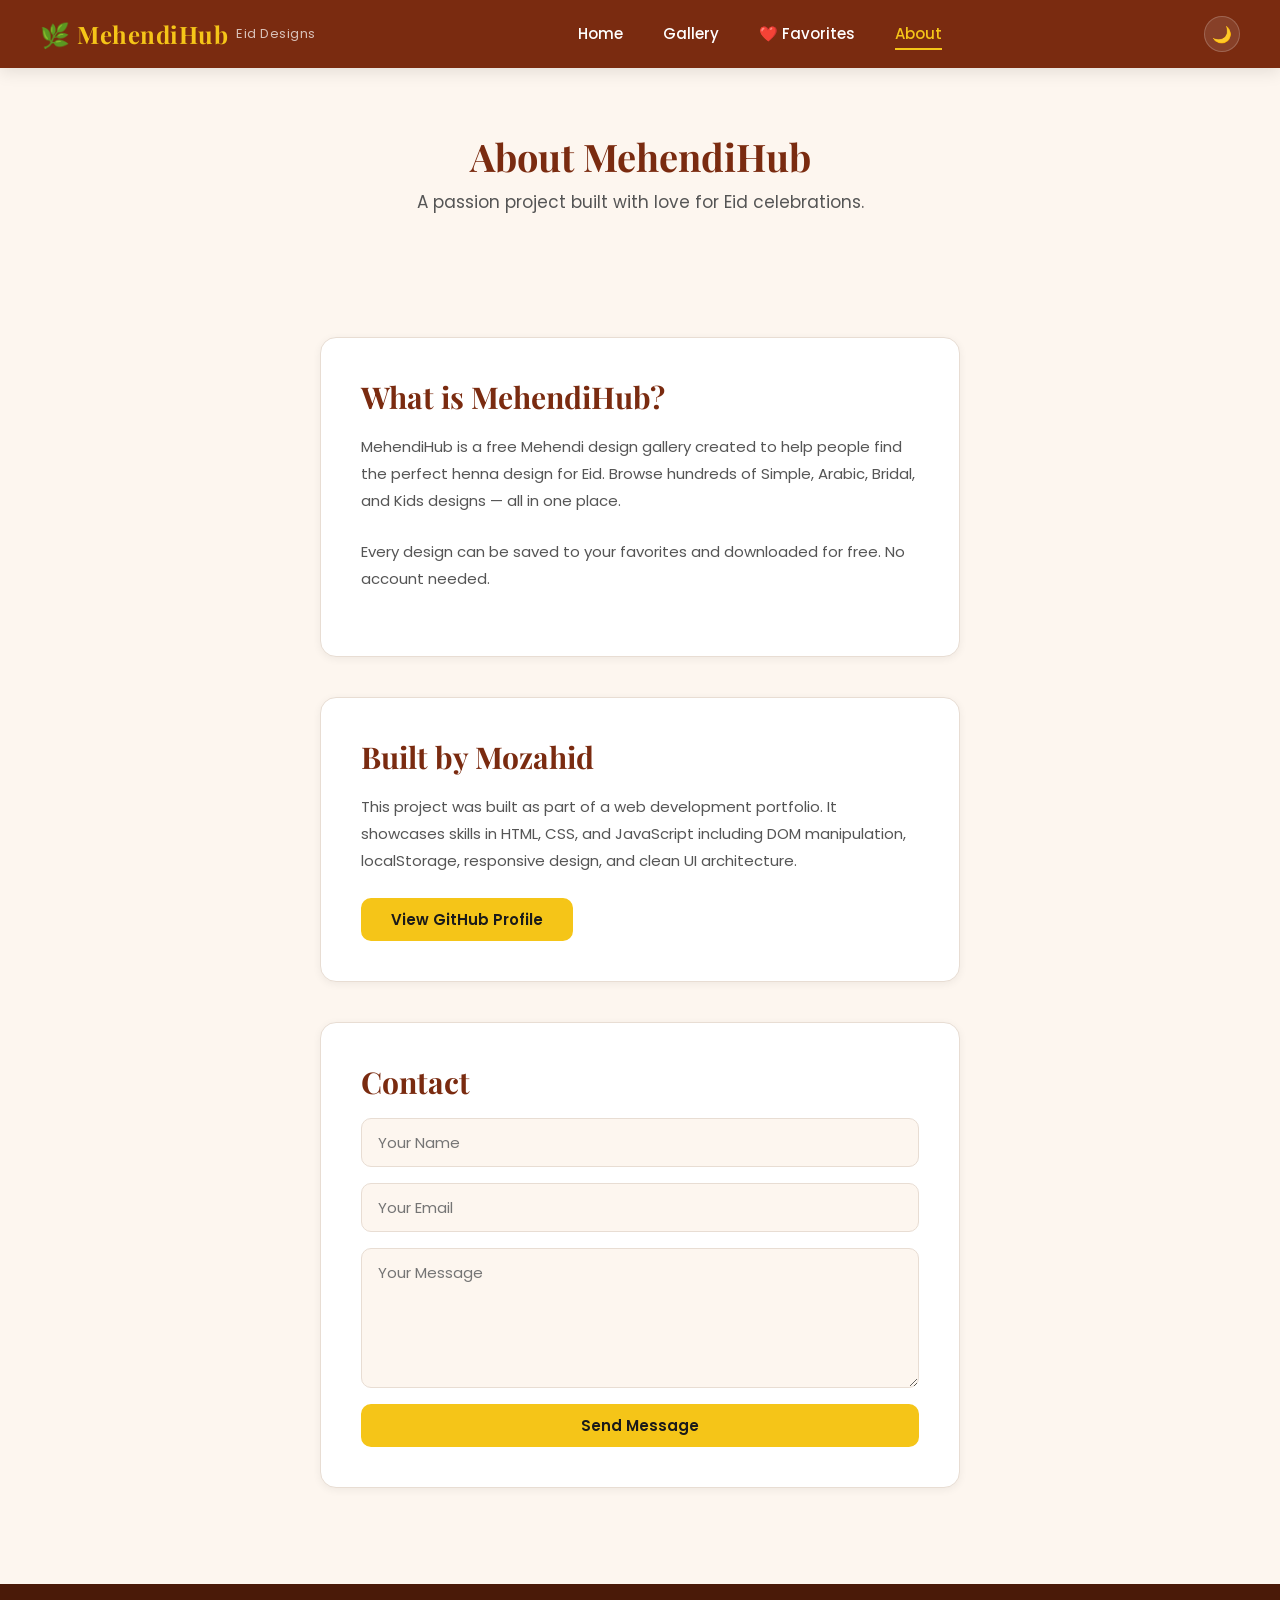
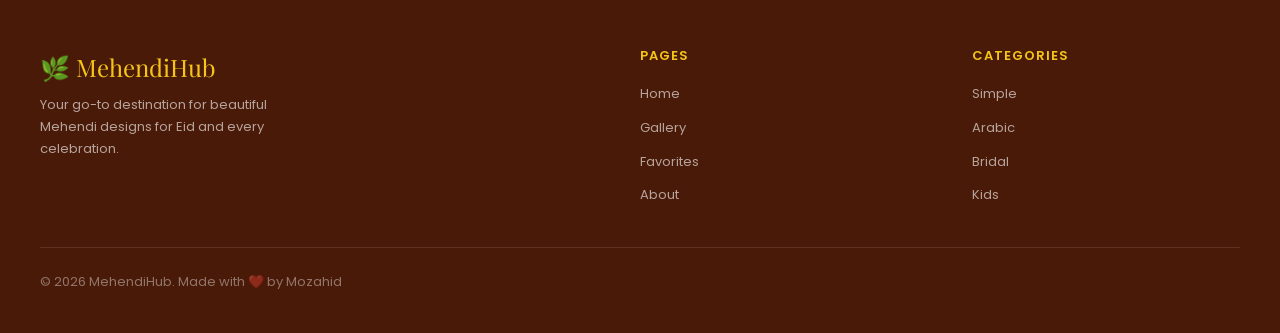
==== pages/about.html @ 5cac076d "Initial commit - MehendiHub Eid Mehendi Gallery" ====
<!DOCTYPE html>
<html lang="en">

<head>
    <meta charset="UTF-8" />
    <meta name="viewport" content="width=device-width, initial-scale=1.0" />
    <title>About — MehendiHub</title>

    <link rel="preconnect" href="https://fonts.googleapis.com" />
    <link rel="preconnect" href="https://fonts.gstatic.com" crossorigin />
    <link
        href="https://fonts.googleapis.com/css2?family=Playfair+Display:wght@400;700&family=Poppins:wght@400;500;600&display=swap"
        rel="stylesheet" />

    <link rel="stylesheet" href="../css/variables.css" />
    <link rel="stylesheet" href="../css/reset.css" />
    <link rel="stylesheet" href="../css/animations.css" />
    <link rel="stylesheet" href="../css/layout.css" />
    <link rel="stylesheet" href="../css/components.css" />
    <link rel="stylesheet" href="../css/dark-mode.css" />

    <style>
        .about-section {
            max-width: 720px;
            margin: var(--space-3xl) auto;
            padding: 0 var(--space-xl);
        }

        .about-section h2 {
            font-size: var(--text-2xl);
            color: var(--color-primary-dark);
            margin-bottom: var(--space-md);
        }

        .about-section p {
            font-size: var(--text-base);
            color: var(--text-secondary);
            line-height: 1.8;
            margin-bottom: var(--space-lg);
        }

        .about-card {
            background: var(--bg-card);
            border: 1px solid var(--border-light);
            border-radius: var(--radius-lg);
            padding: var(--space-xl);
            margin-bottom: var(--space-xl);
            box-shadow: var(--shadow-sm);
        }

        .contact-form {
            display: flex;
            flex-direction: column;
            gap: var(--space-md);
        }

        .contact-form input,
        .contact-form textarea {
            padding: 12px 16px;
            border: 1.5px solid var(--border-light);
            border-radius: var(--radius-md);
            font-size: var(--text-base);
            font-family: var(--font-body);
            background: var(--bg-page);
            color: var(--text-primary);
            transition: border-color var(--transition-fast);
        }

        .contact-form input:focus,
        .contact-form textarea:focus {
            border-color: var(--color-primary);
        }

        .contact-form textarea {
            height: 140px;
            resize: vertical;
        }
    </style>
</head>

<body>

    <!-- NAVBAR -->
    <nav class="navbar">
        <a class="navbar-logo" href="../index.html">
            🌿 MehendiHub
            <span>Eid Designs</span>
        </a>
        <ul class="navbar-links">
            <li><a href="../index.html">Home</a></li>
            <li><a href="gallery.html">Gallery</a></li>
            <li><a href="favorites.html">❤️ Favorites</a></li>
            <li><a href="about.html" class="active">About</a></li>
        </ul>
        <div class="navbar-right">
            <button class="dark-toggle" id="darkToggle" title="Toggle dark mode">🌙</button>
            <button class="hamburger" id="hamburger">
                <span></span><span></span><span></span>
            </button>
        </div>
    </nav>

    <div class="mobile-menu" id="mobileMenu">
        <a href="../index.html">Home</a>
        <a href="gallery.html">Gallery</a>
        <a href="favorites.html">❤️ Favorites</a>
        <a href="about.html">About</a>
    </div>

    <!-- PAGE HEADER -->
    <div class="page-header">
        <h1>About MehendiHub</h1>
        <p>A passion project built with love for Eid celebrations.</p>
    </div>

    <!-- ABOUT CONTENT -->
    <div class="about-section animate-fadeIn">

        <div class="about-card">
            <h2>What is MehendiHub?</h2>
            <p>MehendiHub is a free Mehendi design gallery created to help people find the perfect henna design for Eid.
                Browse hundreds of Simple, Arabic, Bridal, and Kids designs — all in one place.</p>
            <p>Every design can be saved to your favorites and downloaded for free. No account needed.</p>
        </div>

        <div class="about-card">
            <h2>Built by Mozahid</h2>
            <p>This project was built as part of a web development portfolio. It showcases skills in HTML, CSS, and
                JavaScript including DOM manipulation, localStorage, responsive design, and clean UI architecture.</p>
            <a href="https://github.com/Mozahid-AIUB" target="_blank" class="btn btn-primary">View GitHub Profile</a>
        </div>

        <div class="about-card">
            <h2>Contact</h2>
            <div class="contact-form">
                <input type="text" placeholder="Your Name" />
                <input type="email" placeholder="Your Email" />
                <textarea placeholder="Your Message"></textarea>
                <button class="btn btn-primary" onclick="alert('Message sent! Thank you.')">Send Message</button>
            </div>
        </div>

    </div>

    <!-- FOOTER -->
    <footer class="footer">
        <div class="footer-grid">
            <div class="footer-brand">
                <div class="footer-logo">🌿 MehendiHub</div>
                <p>Your go-to destination for beautiful Mehendi designs for Eid and every celebration.</p>
            </div>
            <div class="footer-col">
                <h4>Pages</h4>
                <ul>
                    <li><a href="../index.html">Home</a></li>
                    <li><a href="gallery.html">Gallery</a></li>
                    <li><a href="favorites.html">Favorites</a></li>
                    <li><a href="about.html">About</a></li>
                </ul>
            </div>
            <div class="footer-col">
                <h4>Categories</h4>
                <ul>
                    <li><a href="gallery.html?filter=simple">Simple</a></li>
                    <li><a href="gallery.html?filter=arabic">Arabic</a></li>
                    <li><a href="gallery.html?filter=bridal">Bridal</a></li>
                    <li><a href="gallery.html?filter=kids">Kids</a></li>
                </ul>
            </div>
        </div>
        <div class="footer-bottom">
            <p>© 2026 MehendiHub. Made with ❤️ by Mozahid</p>
        </div>
    </footer>

    <script src="../js/darkmode.js"></script>
    <script>
        var hamburger = document.getElementById("hamburger");
        var mobileMenu = document.getElementById("mobileMenu");
        if (hamburger) {
            hamburger.addEventListener("click", function () {
                mobileMenu.classList.toggle("open");
            });
        }
    </script>

</body>

</html>
---- css/variables.css ----
/* ================================================
   variables.css — MehendiHub Design System
   All colors, fonts, spacing defined here.
   Every other CSS file uses these variables.
================================================ */

:root {

    /* ── BRAND COLORS ── */
    --color-primary: #b5451b;
    /* Deep henna red */
    --color-primary-dark: #7a2b10;
    /* Darker red (navbar, footer) */
    --color-primary-light: #fde9d4;
    /* Very light red (badges, bg) */
    --color-gold: #f5c518;
    /* Eid gold (buttons, accents) */
    --color-gold-dark: #d4a800;
    /* Darker gold (hover) */

    /* ── BACKGROUND COLORS ── */
    --bg-page: #fdf6ef;
    /* Warm cream page background */
    --bg-card: #ffffff;
    /* White card background */
    --bg-section-alt: #fff8f2;
    /* Slightly warm section bg */
    --bg-navbar: #7a2b10;
    /* Navbar background */
    --bg-footer: #4a1a08;
    /* Footer background */

    /* ── TEXT COLORS ── */
    --text-primary: #1a1a1a;
    /* Main dark text */
    --text-secondary: #555555;
    /* Muted text */
    --text-muted: #999999;
    /* Very light text */
    --text-on-dark: #ffffff;
    /* Text on dark backgrounds */
    --text-on-gold: #1a1a1a;
    /* Text on gold buttons */

    /* ── BORDER COLORS ── */
    --border-light: #e8ddd3;
    /* Light card border */
    --border-medium: #d4c4b8;
    /* Medium border */
    --border-focus: #b5451b;
    /* Input focus border */

    /* ── STATUS COLORS ── */
    --color-success: #2e7d32;
    --color-error: #c62828;
    --color-warning: #f57c00;
    --color-info: #1565c0;

    /* ── FONTS ── */
    --font-heading: 'Playfair Display', Georgia, serif;
    --font-body: 'Poppins', Arial, sans-serif;

    /* ── FONT SIZES ── */
    --text-xs: 11px;
    --text-sm: 13px;
    --text-base: 15px;
    --text-md: 17px;
    --text-lg: 20px;
    --text-xl: 24px;
    --text-2xl: 30px;
    --text-3xl: 38px;
    --text-4xl: 52px;

    /* ── SPACING ── */
    --space-xs: 4px;
    --space-sm: 8px;
    --space-md: 16px;
    --space-lg: 24px;
    --space-xl: 40px;
    --space-2xl: 64px;
    --space-3xl: 96px;

    /* ── BORDER RADIUS ── */
    --radius-sm: 6px;
    --radius-md: 10px;
    --radius-lg: 16px;
    --radius-xl: 24px;
    --radius-full: 999px;

    /* ── SHADOWS ── */
    --shadow-sm: 0 2px 8px rgba(0, 0, 0, 0.06);
    --shadow-md: 0 4px 16px rgba(0, 0, 0, 0.10);
    --shadow-lg: 0 8px 32px rgba(0, 0, 0, 0.14);
    --shadow-xl: 0 16px 48px rgba(0, 0, 0, 0.18);

    /* ── TRANSITIONS ── */
    --transition-fast: 0.15s ease;
    --transition-normal: 0.25s ease;
    --transition-slow: 0.4s ease;

    /* ── LAYOUT ── */
    --max-width: 1200px;
    --navbar-height: 68px;
    --card-img-height: 220px;

    /* ── Z-INDEX LAYERS ── */
    --z-base: 1;
    --z-card: 10;
    --z-navbar: 100;
    --z-modal: 1000;
    --z-toast: 2000;
}


/* ================================================
   DARK MODE VARIABLES
   When user switches to dark mode,
   these values override the ones above.
================================================ */

body.dark-mode {
    --bg-page: #1a1009;
    --bg-card: #2a1a0e;
    --bg-section-alt: #221409;
    --bg-navbar: #0f0804;
    --bg-footer: #0a0503;

    --text-primary: #f5ede0;
    --text-secondary: #c8b4a0;
    --text-muted: #806050;

    --border-light: #3d2515;
    --border-medium: #4d3020;

    --color-primary-light: #3d1a08;
}
---- css/animations.css ----
/* ================================================
   animations.css — MehendiHub
   All smooth effects and entrance animations.
================================================ */

/* ── PAGE LOAD FADE IN ── */
@keyframes fadeIn {
    from {
        opacity: 0;
        transform: translateY(16px);
    }

    to {
        opacity: 1;
        transform: translateY(0);
    }
}

/* ── SCALE POP (for cards on hover) ── */
@keyframes popIn {
    from {
        opacity: 0;
        transform: scale(0.95);
    }

    to {
        opacity: 1;
        transform: scale(1);
    }
}

/* ── SLIDE IN FROM LEFT ── */
@keyframes slideInLeft {
    from {
        opacity: 0;
        transform: translateX(-30px);
    }

    to {
        opacity: 1;
        transform: translateX(0);
    }
}

/* ── SLIDE IN FROM RIGHT ── */
@keyframes slideInRight {
    from {
        opacity: 0;
        transform: translateX(30px);
    }

    to {
        opacity: 1;
        transform: translateX(0);
    }
}

/* ── PULSE (for heart button) ── */
@keyframes pulse {
    0% {
        transform: scale(1);
    }

    50% {
        transform: scale(1.3);
    }

    100% {
        transform: scale(1);
    }
}

/* ── SHIMMER (loading skeleton effect) ── */
@keyframes shimmer {
    0% {
        background-position: -400px 0;
    }

    100% {
        background-position: 400px 0;
    }
}

/* ── TOAST SLIDE UP ── */
@keyframes toastIn {
    from {
        opacity: 0;
        transform: translateY(20px);
    }

    to {
        opacity: 1;
        transform: translateY(0);
    }
}

@keyframes toastOut {
    from {
        opacity: 1;
        transform: translateY(0);
    }

    to {
        opacity: 0;
        transform: translateY(20px);
    }
}

/* ── SPIN (for loading spinner) ── */
@keyframes spin {
    from {
        transform: rotate(0deg);
    }

    to {
        transform: rotate(360deg);
    }
}


/* ================================================
   UTILITY ANIMATION CLASSES
   Add these classes to any HTML element.
================================================ */

.animate-fadeIn {
    animation: fadeIn 0.5s ease forwards;
}

.animate-popIn {
    animation: popIn 0.4s ease forwards;
}

.animate-slideLeft {
    animation: slideInLeft 0.5s ease forwards;
}

.animate-slideRight {
    animation: slideInRight 0.5s ease forwards;
}

/* Staggered card entrance (delay each card) */
.animate-delay-1 {
    animation-delay: 0.05s;
}

.animate-delay-2 {
    animation-delay: 0.10s;
}

.animate-delay-3 {
    animation-delay: 0.15s;
}

.animate-delay-4 {
    animation-delay: 0.20s;
}

.animate-delay-5 {
    animation-delay: 0.25s;
}

.animate-delay-6 {
    animation-delay: 0.30s;
}

/* Skeleton loader */
.skeleton {
    background: linear-gradient(90deg, #f0e6dc 25%, #fdf0e8 50%, #f0e6dc 75%);
    background-size: 400px 100%;
    animation: shimmer 1.4s infinite;
    border-radius: var(--radius-md);
}

/* Loading spinner */
.spinner {
    width: 36px;
    height: 36px;
    border: 3px solid var(--border-light);
    border-top-color: var(--color-primary);
    border-radius: 50%;
    animation: spin 0.8s linear infinite;
    margin: 40px auto;
}

/* Heart pulse on click */
.heart-pulse {
    animation: pulse 0.3s ease;
}
---- css/layout.css ----
/* ================================================
   layout.css — MehendiHub
   Navbar + Footer styles.
   These appear on EVERY page.
================================================ */

/* ══════════════════════════════════════════════
   NAVBAR
══════════════════════════════════════════════ */

.navbar {
    position: sticky;
    top: 0;
    z-index: var(--z-navbar);
    background-color: var(--bg-navbar);
    height: var(--navbar-height);
    display: flex;
    align-items: center;
    justify-content: space-between;
    padding: 0 var(--space-xl);
    box-shadow: var(--shadow-md);
}

/* Logo */
.navbar-logo {
    font-family: var(--font-heading);
    font-size: var(--text-xl);
    font-weight: 700;
    color: var(--color-gold);
    letter-spacing: 0.5px;
    display: flex;
    align-items: center;
    gap: var(--space-sm);
}

.navbar-logo span {
    color: var(--text-on-dark);
    font-size: var(--text-sm);
    font-family: var(--font-body);
    font-weight: 400;
    opacity: 0.7;
}

/* Nav Links */
.navbar-links {
    display: flex;
    align-items: center;
    gap: var(--space-xl);
}

.navbar-links a {
    color: var(--text-on-dark);
    font-size: var(--text-base);
    font-weight: 500;
    padding: var(--space-xs) 0;
    border-bottom: 2px solid transparent;
    transition: color var(--transition-fast),
        border-color var(--transition-fast);
}

.navbar-links a:hover,
.navbar-links a.active {
    color: var(--color-gold);
    border-bottom-color: var(--color-gold);
}

/* Nav Right Side (dark mode + favorite count) */
.navbar-right {
    display: flex;
    align-items: center;
    gap: var(--space-md);
}

/* Favorite counter badge in navbar */
.nav-fav-btn {
    position: relative;
    color: var(--text-on-dark);
    font-size: var(--text-base);
    font-weight: 500;
    display: flex;
    align-items: center;
    gap: 6px;
    transition: color var(--transition-fast);
}

.nav-fav-btn:hover {
    color: var(--color-gold);
}

.fav-count-badge {
    position: absolute;
    top: -8px;
    right: -10px;
    background-color: var(--color-gold);
    color: var(--text-on-gold);
    font-size: 10px;
    font-weight: 700;
    width: 18px;
    height: 18px;
    border-radius: var(--radius-full);
    display: flex;
    align-items: center;
    justify-content: center;
    line-height: 1;
}

/* Dark mode toggle button */
.dark-toggle {
    background: rgba(255, 255, 255, 0.1);
    border: 1px solid rgba(255, 255, 255, 0.2);
    color: var(--text-on-dark);
    width: 36px;
    height: 36px;
    border-radius: var(--radius-full);
    display: flex;
    align-items: center;
    justify-content: center;
    font-size: 16px;
    transition: background var(--transition-fast);
}

.dark-toggle:hover {
    background: rgba(255, 255, 255, 0.2);
}

/* Mobile hamburger menu button */
.hamburger {
    display: none;
    flex-direction: column;
    gap: 5px;
    cursor: pointer;
    padding: 4px;
}

.hamburger span {
    display: block;
    width: 24px;
    height: 2px;
    background-color: var(--text-on-dark);
    border-radius: 2px;
    transition: all var(--transition-fast);
}

/* Mobile nav menu (hidden by default) */
.mobile-menu {
    display: none;
    position: fixed;
    top: var(--navbar-height);
    left: 0;
    right: 0;
    background-color: var(--bg-navbar);
    padding: var(--space-md) var(--space-xl) var(--space-xl);
    z-index: var(--z-navbar);
    box-shadow: var(--shadow-lg);
    flex-direction: column;
    gap: var(--space-md);
}

.mobile-menu.open {
    display: flex;
}

.mobile-menu a {
    color: var(--text-on-dark);
    font-size: var(--text-md);
    font-weight: 500;
    padding: var(--space-sm) 0;
    border-bottom: 1px solid rgba(255, 255, 255, 0.1);
}

.mobile-menu a:hover {
    color: var(--color-gold);
}


/* ══════════════════════════════════════════════
   FOOTER
══════════════════════════════════════════════ */

.footer {
    background-color: var(--bg-footer);
    color: var(--text-on-dark);
    padding: var(--space-2xl) var(--space-xl) var(--space-xl);
    margin-top: var(--space-3xl);
}

.footer-grid {
    display: grid;
    grid-template-columns: 2fr 1fr 1fr;
    gap: var(--space-2xl);
    max-width: var(--max-width);
    margin: 0 auto var(--space-xl);
}

/* Footer Brand Column */
.footer-brand .footer-logo {
    font-family: var(--font-heading);
    font-size: var(--text-xl);
    color: var(--color-gold);
    margin-bottom: var(--space-sm);
}

.footer-brand p {
    font-size: var(--text-sm);
    color: rgba(255, 255, 255, 0.6);
    line-height: 1.7;
    max-width: 280px;
}

/* Footer Link Columns */
.footer-col h4 {
    font-family: var(--font-body);
    font-size: var(--text-sm);
    font-weight: 600;
    color: var(--color-gold);
    text-transform: uppercase;
    letter-spacing: 1px;
    margin-bottom: var(--space-md);
}

.footer-col ul {
    display: flex;
    flex-direction: column;
    gap: var(--space-sm);
}

.footer-col ul li a {
    font-size: var(--text-sm);
    color: rgba(255, 255, 255, 0.6);
    transition: color var(--transition-fast);
}

.footer-col ul li a:hover {
    color: var(--color-gold);
}

/* Footer Bottom Bar */
.footer-bottom {
    border-top: 1px solid rgba(255, 255, 255, 0.1);
    padding-top: var(--space-lg);
    display: flex;
    justify-content: space-between;
    align-items: center;
    max-width: var(--max-width);
    margin: 0 auto;
}

.footer-bottom p {
    font-size: var(--text-sm);
    color: rgba(255, 255, 255, 0.4);
}

.footer-bottom a {
    color: var(--color-gold);
}


/* ══════════════════════════════════════════════
   PAGE WRAPPER (used on every page)
══════════════════════════════════════════════ */

.page-wrapper {
    max-width: var(--max-width);
    margin: 0 auto;
    padding: 0 var(--space-xl);
}

/* Section title style (reused everywhere) */
.section-title {
    font-family: var(--font-heading);
    font-size: var(--text-2xl);
    color: var(--color-primary-dark);
    text-align: center;
    margin-bottom: var(--space-xl);
}

.section-title span {
    color: var(--color-primary);
}


/* ══════════════════════════════════════════════
   TOAST NOTIFICATION (appears at bottom)
══════════════════════════════════════════════ */

.toast {
    position: fixed;
    bottom: 30px;
    left: 50%;
    transform: translateX(-50%);
    background-color: #1a1a1a;
    color: white;
    padding: 12px 24px;
    border-radius: var(--radius-full);
    font-size: var(--text-sm);
    font-weight: 500;
    z-index: var(--z-toast);
    animation: toastIn 0.3s ease forwards;
    white-space: nowrap;
    box-shadow: var(--shadow-xl);
}

.toast.success {
    background-color: var(--color-success);
}

.toast.error {
    background-color: var(--color-error);
}


/* ══════════════════════════════════════════════
   RESPONSIVE — MOBILE
══════════════════════════════════════════════ */

@media (max-width: 768px) {
    .navbar {
        padding: 0 var(--space-md);
    }

    .navbar-links {
        display: none;
    }

    .hamburger {
        display: flex;
    }

    .footer-grid {
        grid-template-columns: 1fr;
        gap: var(--space-xl);
    }

    .footer-bottom {
        flex-direction: column;
        gap: var(--space-sm);
        text-align: center;
    }

    .page-wrapper {
        padding: 0 var(--space-md);
    }
}
---- css/components.css ----
/* ================================================
   components.css — MehendiHub
   Reusable UI pieces: buttons, badges, cards,
   inputs, modals. Used across all pages.
================================================ */


/* ══════════════════════════════════════════════
   BUTTONS
══════════════════════════════════════════════ */

/* Base button style */
.btn {
    display: inline-flex;
    align-items: center;
    justify-content: center;
    gap: 8px;
    font-family: var(--font-body);
    font-size: var(--text-base);
    font-weight: 600;
    padding: 12px 28px;
    border-radius: var(--radius-md);
    border: 2px solid transparent;
    cursor: pointer;
    transition: all var(--transition-normal);
    text-decoration: none;
    white-space: nowrap;
    line-height: 1;
}

/* Primary button (gold) */
.btn-primary {
    background-color: var(--color-gold);
    color: var(--text-on-gold);
    border-color: var(--color-gold);
}

.btn-primary:hover {
    background-color: var(--color-gold-dark);
    border-color: var(--color-gold-dark);
    transform: translateY(-2px);
    box-shadow: var(--shadow-md);
}

/* Secondary button (outlined) */
.btn-secondary {
    background-color: transparent;
    color: var(--color-primary);
    border-color: var(--color-primary);
}

.btn-secondary:hover {
    background-color: var(--color-primary);
    color: var(--text-on-dark);
    transform: translateY(-2px);
}

/* Dark button */
.btn-dark {
    background-color: var(--color-primary-dark);
    color: var(--text-on-dark);
    border-color: var(--color-primary-dark);
}

.btn-dark:hover {
    background-color: var(--bg-footer);
    transform: translateY(-2px);
}

/* Small button */
.btn-sm {
    font-size: var(--text-sm);
    padding: 8px 18px;
}

/* Large button */
.btn-lg {
    font-size: var(--text-md);
    padding: 16px 36px;
    border-radius: var(--radius-lg);
}

/* Full width button */
.btn-block {
    width: 100%;
}

/* Icon-only button */
.btn-icon {
    width: 40px;
    height: 40px;
    padding: 0;
    border-radius: var(--radius-full);
    font-size: 18px;
}


/* ══════════════════════════════════════════════
   HEART / FAVORITE BUTTON
══════════════════════════════════════════════ */

.heart-btn {
    display: inline-flex;
    align-items: center;
    gap: 6px;
    font-family: var(--font-body);
    font-size: var(--text-sm);
    font-weight: 500;
    padding: 8px 16px;
    border-radius: var(--radius-md);
    border: 1.5px solid var(--border-light);
    background-color: var(--bg-card);
    color: var(--text-secondary);
    cursor: pointer;
    transition: all var(--transition-fast);
}

.heart-btn:hover {
    border-color: #e24b4a;
    color: #e24b4a;
    background-color: #fff5f5;
}

.heart-btn.saved {
    border-color: #e24b4a;
    color: #e24b4a;
    background-color: #fff0f0;
}

.heart-btn.saved .heart-icon {
    animation: pulse 0.3s ease;
}


/* ══════════════════════════════════════════════
   DOWNLOAD BUTTON
══════════════════════════════════════════════ */

.download-btn {
    display: inline-flex;
    align-items: center;
    gap: 6px;
    font-family: var(--font-body);
    font-size: var(--text-sm);
    font-weight: 600;
    padding: 8px 16px;
    border-radius: var(--radius-md);
    background-color: var(--color-primary-light);
    color: var(--color-primary-dark);
    border: 1.5px solid var(--border-light);
    cursor: pointer;
    transition: all var(--transition-fast);
    text-decoration: none;
}

.download-btn:hover {
    background-color: var(--color-primary);
    color: white;
    border-color: var(--color-primary);
}


/* ══════════════════════════════════════════════
   BADGES / TAGS
══════════════════════════════════════════════ */

.badge {
    display: inline-block;
    font-size: var(--text-xs);
    font-weight: 600;
    padding: 3px 10px;
    border-radius: var(--radius-full);
    text-transform: capitalize;
    letter-spacing: 0.3px;
}

.badge-primary {
    background-color: var(--color-primary-light);
    color: var(--color-primary-dark);
}

.badge-gold {
    background-color: #fff8e1;
    color: #7a5c00;
}

.badge-dark {
    background-color: var(--color-primary-dark);
    color: white;
}

/* Category-specific badge colors */
.badge-simple {
    background-color: #e8f5e9;
    color: #2e7d32;
}

.badge-arabic {
    background-color: #e3f2fd;
    color: #1565c0;
}

.badge-bridal {
    background-color: #fce4ec;
    color: #880e4f;
}

.badge-kids {
    background-color: #fff8e1;
    color: #e65100;
}


/* ══════════════════════════════════════════════
   DESIGN CARD
══════════════════════════════════════════════ */

.design-card {
    background-color: var(--bg-card);
    border-radius: var(--radius-lg);
    overflow: hidden;
    border: 1px solid var(--border-light);
    box-shadow: var(--shadow-sm);
    transition: transform var(--transition-normal),
        box-shadow var(--transition-normal);
    display: flex;
    flex-direction: column;
}

.design-card:hover {
    transform: translateY(-6px);
    box-shadow: var(--shadow-lg);
}

/* Card image container */
.card-img-wrap {
    position: relative;
    overflow: hidden;
    height: var(--card-img-height);
}

.card-img-wrap img {
    width: 100%;
    height: 100%;
    object-fit: cover;
    transition: transform var(--transition-slow);
}

.design-card:hover .card-img-wrap img {
    transform: scale(1.05);
}

/* Overlay on image hover */
.card-overlay {
    position: absolute;
    inset: 0;
    background: rgba(0, 0, 0, 0);
    display: flex;
    align-items: center;
    justify-content: center;
    transition: background var(--transition-normal);
}

.design-card:hover .card-overlay {
    background: rgba(0, 0, 0, 0.25);
}

.card-overlay-btn {
    opacity: 0;
    transform: scale(0.8);
    background: white;
    color: var(--color-primary);
    padding: 10px 20px;
    border-radius: var(--radius-full);
    font-weight: 600;
    font-size: var(--text-sm);
    transition: all var(--transition-normal);
    text-decoration: none;
}

.design-card:hover .card-overlay-btn {
    opacity: 1;
    transform: scale(1);
}

/* Card body */
.card-body {
    padding: var(--space-md);
    display: flex;
    flex-direction: column;
    gap: var(--space-sm);
    flex: 1;
}

.card-body h3 {
    font-family: var(--font-heading);
    font-size: var(--text-md);
    color: var(--text-primary);
    margin-top: 4px;
}

/* Card action buttons row */
.card-actions {
    display: flex;
    gap: var(--space-sm);
    margin-top: auto;
    padding-top: var(--space-sm);
    flex-wrap: wrap;
}


/* ══════════════════════════════════════════════
   SEARCH BOX
══════════════════════════════════════════════ */

.search-wrapper {
    position: relative;
    max-width: 480px;
    margin: 0 auto;
}

.search-icon {
    position: absolute;
    left: 16px;
    top: 50%;
    transform: translateY(-50%);
    font-size: 16px;
    color: var(--text-muted);
    pointer-events: none;
}

.search-input {
    width: 100%;
    padding: 14px 20px 14px 46px;
    border: 2px solid var(--border-light);
    border-radius: var(--radius-full);
    font-size: var(--text-base);
    font-family: var(--font-body);
    background-color: var(--bg-card);
    color: var(--text-primary);
    transition: border-color var(--transition-fast),
        box-shadow var(--transition-fast);
}

.search-input:focus {
    border-color: var(--border-focus);
    box-shadow: 0 0 0 4px rgba(181, 69, 27, 0.1);
}

.search-input::placeholder {
    color: var(--text-muted);
}


/* ══════════════════════════════════════════════
   FILTER BUTTONS ROW
══════════════════════════════════════════════ */

.filter-row {
    display: flex;
    flex-wrap: wrap;
    justify-content: center;
    gap: var(--space-sm);
    margin: var(--space-lg) 0;
}

.filter-btn {
    font-family: var(--font-body);
    font-size: var(--text-sm);
    font-weight: 500;
    padding: 8px 22px;
    border-radius: var(--radius-full);
    border: 1.5px solid var(--border-light);
    background-color: var(--bg-card);
    color: var(--text-secondary);
    cursor: pointer;
    transition: all var(--transition-fast);
}

.filter-btn:hover {
    border-color: var(--color-primary);
    color: var(--color-primary);
}

.filter-btn.active {
    background-color: var(--color-primary);
    color: white;
    border-color: var(--color-primary);
}


/* ══════════════════════════════════════════════
   EMPTY STATE (no results / no favorites)
══════════════════════════════════════════════ */

.empty-state {
    text-align: center;
    padding: var(--space-3xl) var(--space-xl);
}

.empty-state .empty-icon {
    font-size: 56px;
    margin-bottom: var(--space-md);
}

.empty-state h3 {
    font-size: var(--text-xl);
    color: var(--text-primary);
    margin-bottom: var(--space-sm);
}

.empty-state p {
    font-size: var(--text-base);
    color: var(--text-muted);
    margin-bottom: var(--space-xl);
}


/* ══════════════════════════════════════════════
   PAGE SECTION HEADER
══════════════════════════════════════════════ */

.page-header {
    text-align: center;
    padding: var(--space-2xl) var(--space-xl) var(--space-lg);
}

.page-header h1 {
    font-size: var(--text-3xl);
    color: var(--color-primary-dark);
    margin-bottom: var(--space-sm);
}

.page-header p {
    font-size: var(--text-md);
    color: var(--text-secondary);
    max-width: 500px;
    margin: 0 auto;
}
---- css/dark-mode.css ----
/* ================================================
   dark-mode.css — MehendiHub
   All dark mode overrides.
   These apply when body has class "dark-mode".
================================================ */

body.dark-mode .cat-card {
    background-color: var(--bg-card);
    border-color: var(--border-light);
}

body.dark-mode .cat-info h3 {
    color: var(--text-primary);
}

body.dark-mode .cat-info p {
    color: var(--text-muted);
}

body.dark-mode .design-card {
    background-color: var(--bg-card);
    border-color: var(--border-light);
}

body.dark-mode .design-card h3 {
    color: var(--text-primary);
}

body.dark-mode .heart-btn {
    background-color: var(--bg-card);
    border-color: var(--border-light);
    color: var(--text-secondary);
}

body.dark-mode .heart-btn:hover {
    background-color: #3d1515;
}

body.dark-mode .download-btn {
    background-color: var(--color-primary-light);
    color: #f5c9b0;
    border-color: var(--border-light);
}

body.dark-mode .download-btn:hover {
    background-color: var(--color-primary);
    color: white;
}

body.dark-mode .search-input {
    background-color: var(--bg-card);
    border-color: var(--border-light);
    color: var(--text-primary);
}

body.dark-mode .filter-btn {
    background-color: var(--bg-card);
    border-color: var(--border-light);
    color: var(--text-secondary);
}

body.dark-mode .filter-btn:hover {
    color: var(--color-primary);
    border-color: var(--color-primary);
}

body.dark-mode .filter-btn.active {
    background-color: var(--color-primary);
    color: white;
}

body.dark-mode .dotd-section {
    background-color: var(--bg-section-alt);
}

body.dark-mode .section-title {
    color: var(--text-primary);
}
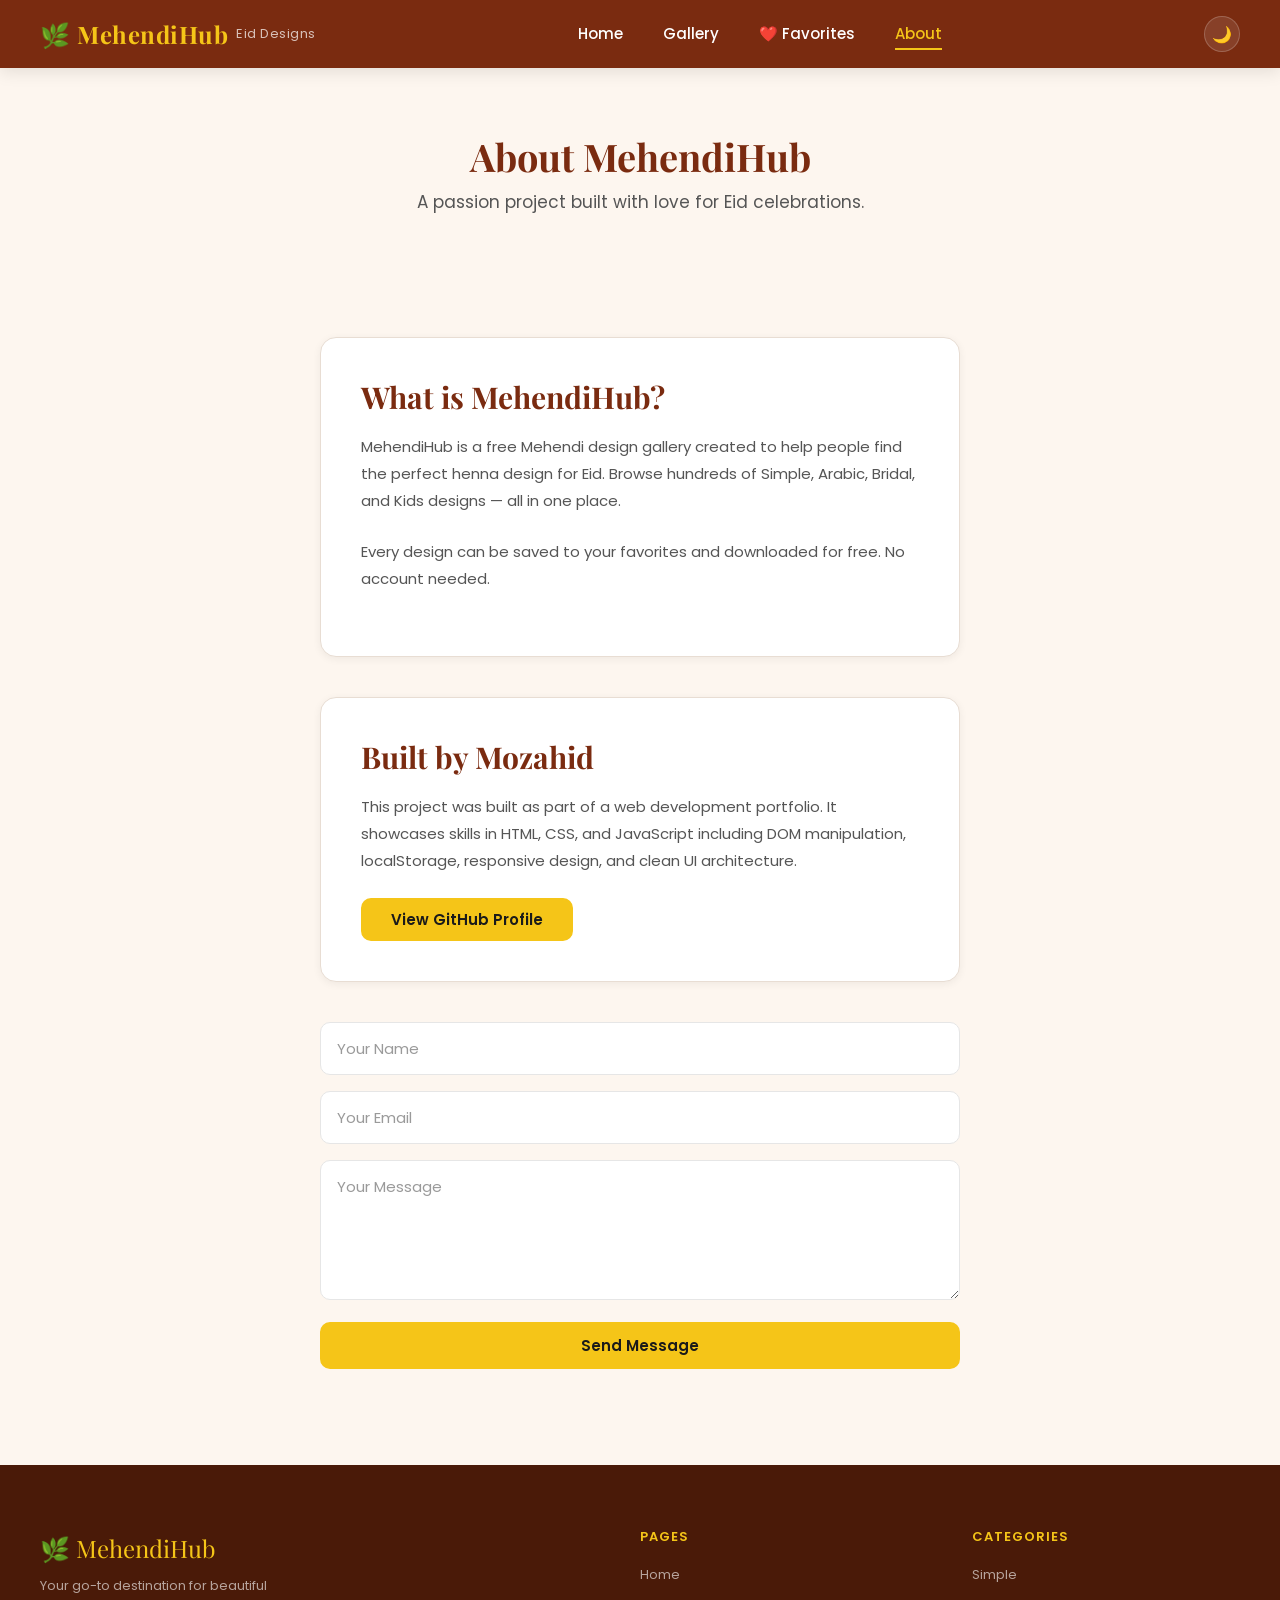
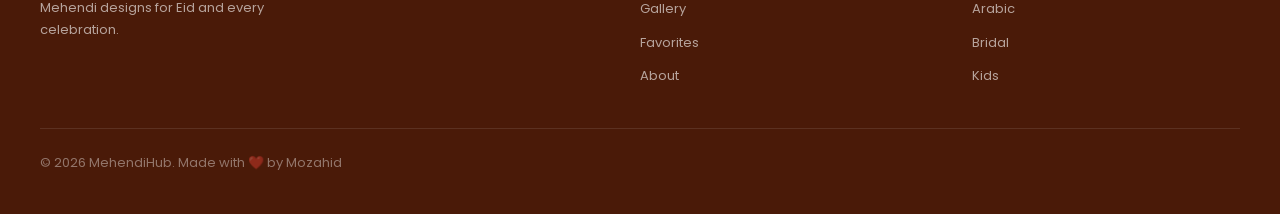
==== commit e8a35592: "Added Netlify contact form with improved UI" ====
--- a/pages/about.html
+++ b/pages/about.html
@@ -74,6 +74,57 @@
         .contact-form textarea {
             height: 140px;
             resize: vertical;
+        }
+
+        /* Contact Form Upgrade */
+
+        .contact-form {
+            display: flex;
+            flex-direction: column;
+            gap: 16px;
+            margin-top: 10px;
+        }
+
+        .contact-form input,
+        .contact-form textarea {
+            padding: 14px 16px;
+            border: 1.5px solid #e6e6e6;
+            border-radius: 10px;
+            font-size: 15px;
+            font-family: 'Poppins', sans-serif;
+            background: #ffffff;
+            transition: all 0.25s ease;
+        }
+
+        .contact-form input::placeholder,
+        .contact-form textarea::placeholder {
+            color: #9a9a9a;
+        }
+
+        .contact-form input:focus,
+        .contact-form textarea:focus {
+            outline: none;
+            border-color: #ff6b81;
+            box-shadow: 0 0 0 3px rgba(255, 107, 129, 0.15);
+        }
+
+        .contact-form textarea {
+            min-height: 140px;
+        }
+
+        .contact-form button {
+            margin-top: 6px;
+            padding: 14px;
+            border-radius: 10px;
+            font-weight: 600;
+            font-size: 15px;
+            cursor: pointer;
+            transition: all 0.25s ease;
+        }
+
+        .contact-form button:hover {
+            transform: translateY(-2px);
+            box-shadow: 0 6px 14px rgba(0, 0, 0, 0.12);
         }
     </style>
 </head>
@@ -130,15 +181,23 @@
             <a href="https://github.com/Mozahid-AIUB" target="_blank" class="btn btn-primary">View GitHub Profile</a>
         </div>
 
-        <div class="about-card">
-            <h2>Contact</h2>
-            <div class="contact-form">
-                <input type="text" placeholder="Your Name" />
-                <input type="email" placeholder="Your Email" />
-                <textarea placeholder="Your Message"></textarea>
-                <button class="btn btn-primary" onclick="alert('Message sent! Thank you.')">Send Message</button>
-            </div>
-        </div>
+        <form name="contact" method="POST" data-netlify="true" data-netlify-honeypot="bot-field" class="contact-form">
+
+            <input type="hidden" name="form-name" value="contact">
+
+            <p hidden>
+                <input name="bot-field">
+            </p>
+
+            <input type="text" name="name" placeholder="Your Name" required>
+
+            <input type="email" name="email" placeholder="Your Email" required>
+
+            <textarea name="message" placeholder="Your Message" required></textarea>
+
+            <button class="btn btn-primary">Send Message</button>
+
+        </form>
 
     </div>
 
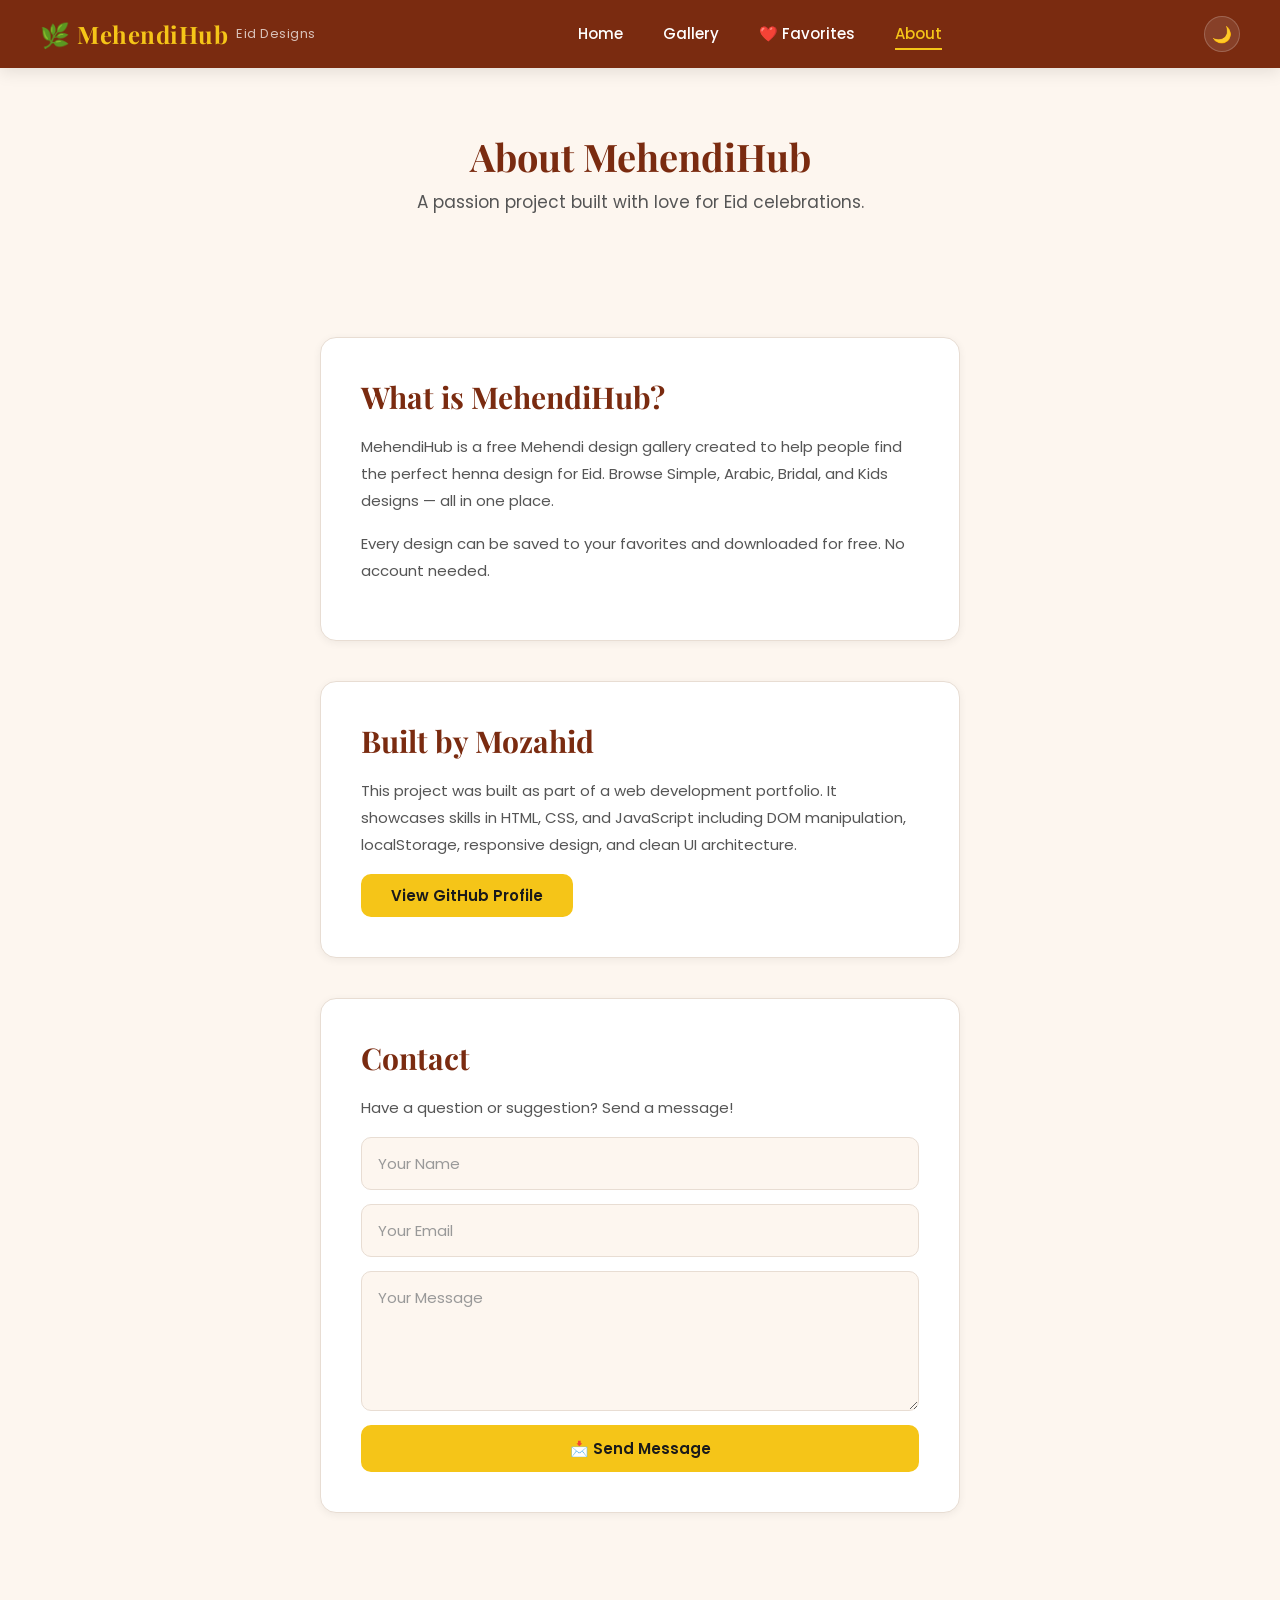
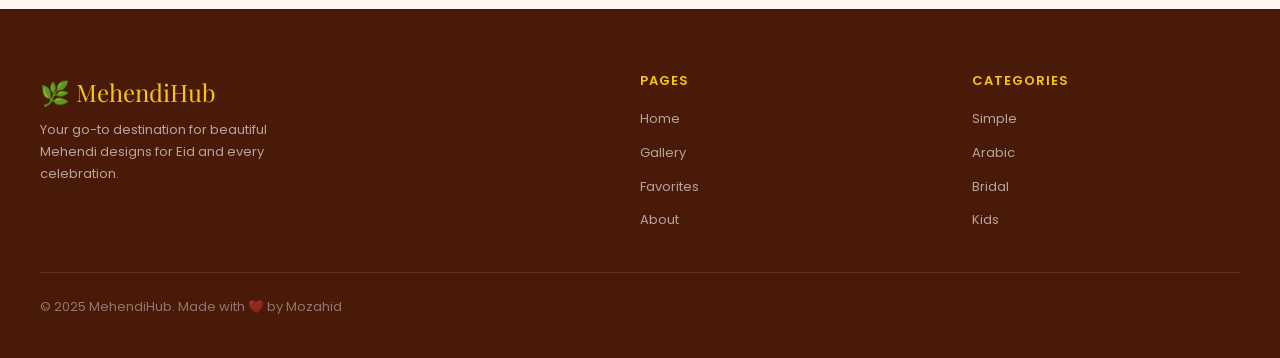
==== commit 75399408: "fixed contact form, added formsubmit email" ====
--- a/pages/about.html
+++ b/pages/about.html
@@ -24,19 +24,6 @@
             max-width: 720px;
             margin: var(--space-3xl) auto;
             padding: 0 var(--space-xl);
-        }
-
-        .about-section h2 {
-            font-size: var(--text-2xl);
-            color: var(--color-primary-dark);
-            margin-bottom: var(--space-md);
-        }
-
-        .about-section p {
-            font-size: var(--text-base);
-            color: var(--text-secondary);
-            line-height: 1.8;
-            margin-bottom: var(--space-lg);
         }
 
         .about-card {
@@ -48,83 +35,80 @@
             box-shadow: var(--shadow-sm);
         }
 
+        .about-card h2 {
+            font-size: var(--text-2xl);
+            color: var(--color-primary-dark);
+            margin-bottom: var(--space-md);
+        }
+
+        .about-card p {
+            font-size: var(--text-base);
+            color: var(--text-secondary);
+            line-height: 1.8;
+            margin-bottom: var(--space-md);
+        }
+
+        /* ── CONTACT FORM ── */
         .contact-form {
             display: flex;
             flex-direction: column;
-            gap: var(--space-md);
+            gap: 14px;
+            margin-top: 10px;
         }
 
         .contact-form input,
         .contact-form textarea {
-            padding: 12px 16px;
+            padding: 14px 16px;
             border: 1.5px solid var(--border-light);
             border-radius: var(--radius-md);
             font-size: var(--text-base);
             font-family: var(--font-body);
             background: var(--bg-page);
             color: var(--text-primary);
-            transition: border-color var(--transition-fast);
+            transition: border-color var(--transition-fast), box-shadow var(--transition-fast);
+            outline: none;
+        }
+
+        .contact-form input::placeholder,
+        .contact-form textarea::placeholder {
+            color: var(--text-muted);
         }
 
         .contact-form input:focus,
         .contact-form textarea:focus {
             border-color: var(--color-primary);
-        }
-
-        .contact-form textarea {
-            height: 140px;
-            resize: vertical;
-        }
-
-        /* Contact Form Upgrade */
-
-        .contact-form {
-            display: flex;
-            flex-direction: column;
-            gap: 16px;
-            margin-top: 10px;
-        }
-
-        .contact-form input,
-        .contact-form textarea {
-            padding: 14px 16px;
-            border: 1.5px solid #e6e6e6;
-            border-radius: 10px;
-            font-size: 15px;
-            font-family: 'Poppins', sans-serif;
-            background: #ffffff;
-            transition: all 0.25s ease;
-        }
-
-        .contact-form input::placeholder,
-        .contact-form textarea::placeholder {
-            color: #9a9a9a;
-        }
-
-        .contact-form input:focus,
-        .contact-form textarea:focus {
-            outline: none;
-            border-color: #ff6b81;
-            box-shadow: 0 0 0 3px rgba(255, 107, 129, 0.15);
+            box-shadow: 0 0 0 3px rgba(181, 69, 27, 0.12);
         }
 
         .contact-form textarea {
             min-height: 140px;
+            resize: vertical;
         }
 
         .contact-form button {
-            margin-top: 6px;
             padding: 14px;
-            border-radius: 10px;
+            border-radius: var(--radius-md);
             font-weight: 600;
-            font-size: 15px;
+            font-size: var(--text-base);
             cursor: pointer;
-            transition: all 0.25s ease;
+            transition: all var(--transition-normal);
         }
 
         .contact-form button:hover {
             transform: translateY(-2px);
-            box-shadow: 0 6px 14px rgba(0, 0, 0, 0.12);
+            box-shadow: var(--shadow-md);
+        }
+
+        .success-msg {
+            display: none;
+            background: #e8f5e9;
+            color: #2e7d32;
+            border: 1px solid #a5d6a7;
+            border-radius: var(--radius-md);
+            padding: 14px 18px;
+            font-size: var(--text-base);
+            font-weight: 500;
+            text-align: center;
         }
     </style>
 </head>
@@ -134,8 +118,7 @@
     <!-- NAVBAR -->
     <nav class="navbar">
         <a class="navbar-logo" href="../index.html">
-            🌿 MehendiHub
-            <span>Eid Designs</span>
+            🌿 MehendiHub <span>Eid Designs</span>
         </a>
         <ul class="navbar-links">
             <li><a href="../index.html">Home</a></li>
@@ -170,7 +153,7 @@
         <div class="about-card">
             <h2>What is MehendiHub?</h2>
             <p>MehendiHub is a free Mehendi design gallery created to help people find the perfect henna design for Eid.
-                Browse hundreds of Simple, Arabic, Bridal, and Kids designs — all in one place.</p>
+                Browse Simple, Arabic, Bridal, and Kids designs — all in one place.</p>
             <p>Every design can be saved to your favorites and downloaded for free. No account needed.</p>
         </div>
 
@@ -181,23 +164,35 @@
             <a href="https://github.com/Mozahid-AIUB" target="_blank" class="btn btn-primary">View GitHub Profile</a>
         </div>
 
-        <form name="contact" method="POST" data-netlify="true" data-netlify-honeypot="bot-field" class="contact-form">
-
-            <input type="hidden" name="form-name" value="contact">
-
-            <p hidden>
-                <input name="bot-field">
-            </p>
-
-            <input type="text" name="name" placeholder="Your Name" required>
-
-            <input type="email" name="email" placeholder="Your Email" required>
-
-            <textarea name="message" placeholder="Your Message" required></textarea>
-
-            <button class="btn btn-primary">Send Message</button>
-
-        </form>
+        <!-- ══ CONTACT FORM ══ -->
+        <div class="about-card">
+            <h2>Contact</h2>
+            <p>Have a question or suggestion? Send a message!</p>
+
+            <!-- Success message (shows after submit) -->
+            <div class="success-msg" id="successMsg">
+                ✅ Message sent! I will get back to you soon.
+            </div>
+
+            <!-- FormSubmit — sends email directly to Gmail -->
+            <form class="contact-form" action="https://formsubmit.co/mozahidislam343@gmail.com" method="POST"
+                id="contactForm">
+
+                <!-- FormSubmit hidden settings -->
+                <input type="hidden" name="_subject" value="New Message — MehendiHub Contact Form" />
+                <input type="hidden" name="_captcha" value="false" />
+                <input type="hidden" name="_next" value="https://mehendihub.netlify.app/pages/about.html?sent=true" />
+                <input type="hidden" name="_template" value="table" />
+
+                <!-- Form fields -->
+                <input type="text" name="name" placeholder="Your Name" required />
+                <input type="email" name="email" placeholder="Your Email" required />
+                <textarea name="message" placeholder="Your Message" required></textarea>
+
+                <button type="submit" class="btn btn-primary">📩 Send Message</button>
+
+            </form>
+        </div>
 
     </div>
 
@@ -228,12 +223,13 @@
             </div>
         </div>
         <div class="footer-bottom">
-            <p>© 2026 MehendiHub. Made with ❤️ by Mozahid</p>
+            <p>© 2025 MehendiHub. Made with ❤️ by Mozahid</p>
         </div>
     </footer>
 
     <script src="../js/darkmode.js"></script>
     <script>
+        // Hamburger menu
         var hamburger = document.getElementById("hamburger");
         var mobileMenu = document.getElementById("mobileMenu");
         if (hamburger) {
@@ -241,6 +237,13 @@
                 mobileMenu.classList.toggle("open");
             });
         }
+
+        // Show success message if redirected back after submit
+        var urlParams = new URLSearchParams(window.location.search);
+        if (urlParams.get("sent") === "true") {
+            document.getElementById("successMsg").style.display = "block";
+            document.getElementById("contactForm").style.display = "none";
+        }
     </script>
 
 </body>
